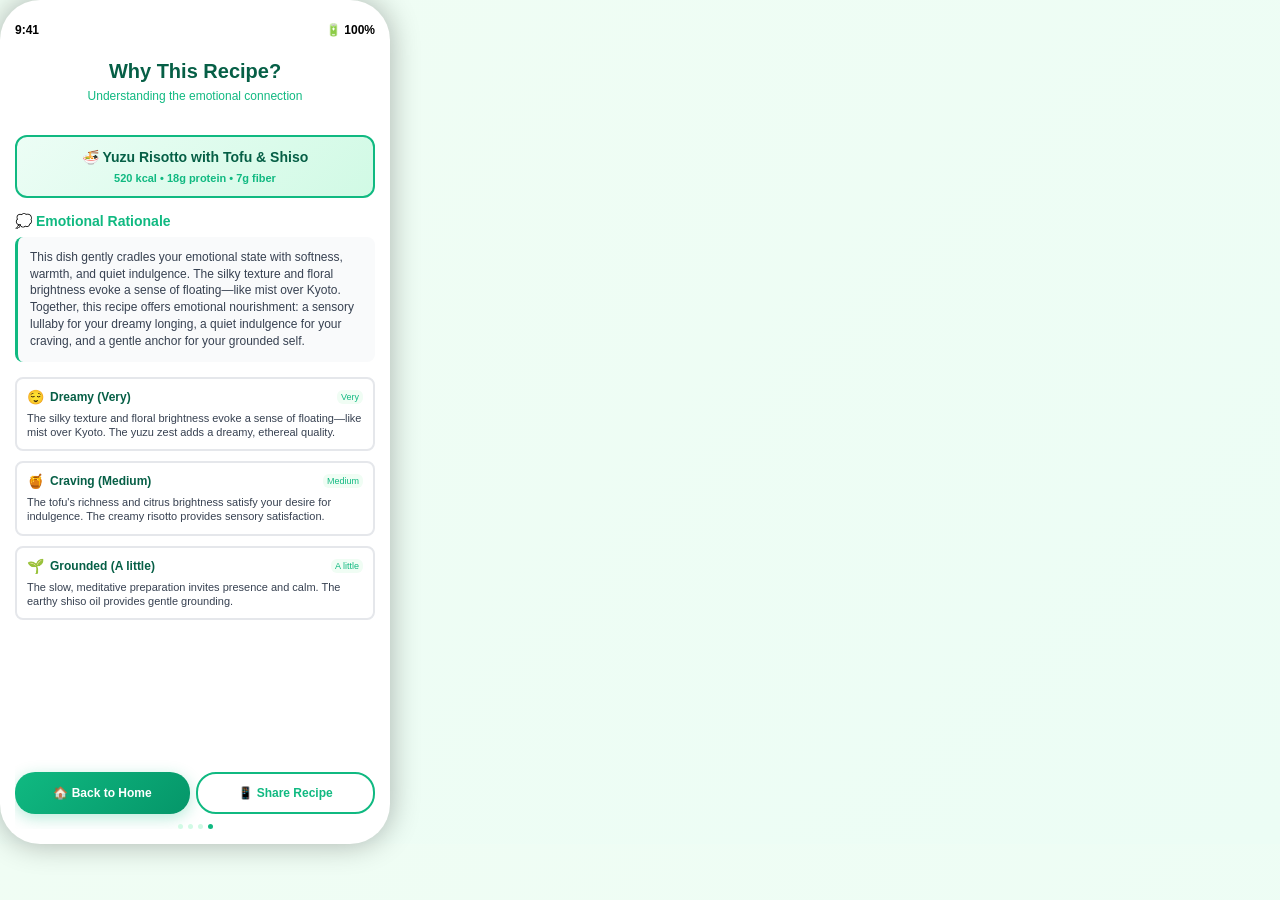
==== emotional_rationale_mockup.html @ 9f1899d4 "MockUp version" ====
<!DOCTYPE html>
<html lang="en">
<head>
    <meta charset="UTF-8">
    <meta name="viewport" content="width=device-width, initial-scale=1.0">
    <title>SavorMe - Why This Recipe?</title>
    <style>
        * {
            margin: 0;
            padding: 0;
            box-sizing: border-box;
        }
        body {
            font-family: -apple-system, BlinkMacSystemFont, 'Segoe UI', Roboto, sans-serif;
            width: 390px;
            height: 844px;
            background: linear-gradient(135deg, #F0FDF4 0%, #ECFDF5 100%);
            overflow: hidden;
            position: relative;
        }
        .phone-container {
            width: 100%;
            height: 100%;
            background: white;
            border-radius: 40px;
            padding: 15px;
            box-shadow: 0 0 30px rgba(0,0,0,0.3);
            position: relative;
            display: flex;
            flex-direction: column;
        }
        .status-bar {
            height: 30px;
            display: flex;
            justify-content: space-between;
            align-items: center;
            font-size: 12px;
            font-weight: 600;
            color: #000;
            margin-bottom: 15px;
        }
        .content {
            flex: 1;
            display: flex;
            flex-direction: column;
            overflow-y: auto;
        }
        .header {
            text-align: center;
            margin-bottom: 20px;
        }
        .title {
            font-size: 20px;
            font-weight: bold;
            color: #065F46;
            margin-bottom: 6px;
        }
        .subtitle {
            font-size: 12px;
            color: #10B981;
            margin-bottom: 12px;
        }
        .recipe-summary {
            background: linear-gradient(135deg, #ECFDF5 0%, #D1FAE5 100%);
            border-radius: 12px;
            padding: 12px;
            margin-bottom: 15px;
            border: 2px solid #10B981;
            text-align: center;
        }
        .recipe-name {
            font-size: 14px;
            font-weight: bold;
            color: #065F46;
            margin-bottom: 6px;
            line-height: 1.2;
        }
        .nutrition-info {
            font-size: 11px;
            color: #10B981;
            font-weight: 600;
        }
        .rationale-section {
            margin-bottom: 15px;
        }
        .section-title {
            font-size: 14px;
            font-weight: 600;
            color: #10B981;
            margin-bottom: 8px;
            display: flex;
            align-items: center;
            gap: 4px;
        }
        .rationale-content {
            background: #F9FAFB;
            border-radius: 8px;
            padding: 12px;
            border-left: 3px solid #10B981;
            line-height: 1.4;
            font-size: 12px;
            color: #374151;
        }
        .mood-breakdown {
            display: flex;
            flex-direction: column;
            gap: 10px;
            margin-bottom: 15px;
        }
        .mood-item {
            background: white;
            border-radius: 8px;
            padding: 10px;
            border: 2px solid #E5E7EB;
            transition: all 0.3s ease;
        }
        .mood-item:hover {
            border-color: #10B981;
            box-shadow: 0 4px 15px rgba(16, 185, 129, 0.1);
        }
        .mood-header {
            display: flex;
            align-items: center;
            gap: 6px;
            margin-bottom: 6px;
        }
        .mood-emoji {
            font-size: 14px;
        }
        .mood-name {
            font-size: 12px;
            font-weight: 600;
            color: #065F46;
            flex: 1;
        }
        .mood-intensity {
            font-size: 9px;
            color: #10B981;
            background: #F0FDF4;
            padding: 2px 4px;
            border-radius: 6px;
        }
        .mood-explanation {
            font-size: 11px;
            color: #374151;
            line-height: 1.3;
        }
        .action-buttons {
            display: flex;
            gap: 6px;
            margin-top: auto;
            padding-top: 12px;
        }
        .primary-button {
            flex: 1;
            background: linear-gradient(135deg, #10B981 0%, #059669 100%);
            color: white;
            border: none;
            border-radius: 20px;
            padding: 12px;
            font-size: 12px;
            font-weight: bold;
            cursor: pointer;
            box-shadow: 0 4px 15px rgba(16, 185, 129, 0.3);
            transition: all 0.3s ease;
        }
        .secondary-button {
            flex: 1;
            background: white;
            color: #10B981;
            border: 2px solid #10B981;
            border-radius: 20px;
            padding: 12px;
            font-size: 12px;
            font-weight: bold;
            cursor: pointer;
            transition: all 0.3s ease;
        }
        .primary-button:hover, .secondary-button:hover {
            transform: translateY(-2px);
        }
        .progress-indicator {
            display: flex;
            justify-content: center;
            gap: 5px;
            margin-top: 10px;
        }
        .progress-dot {
            width: 5px;
            height: 5px;
            border-radius: 50%;
            background-color: #D1FAE5;
        }
        .progress-dot.active {
            background-color: #10B981;
        }
    </style>
</head>
<body>
    <div class="phone-container">
        <div class="status-bar">
            <span>9:41</span>
            <span>🔋 100%</span>
        </div>
        
        <div class="content">
            <div class="header">
                <div class="title">Why This Recipe?</div>
                <div class="subtitle">Understanding the emotional connection</div>
            </div>
            
            <div class="recipe-summary">
                <div class="recipe-name">🍜 Yuzu Risotto with Tofu & Shiso</div>
                <div class="nutrition-info">520 kcal • 18g protein • 7g fiber</div>
            </div>
            
            <div class="rationale-section">
                <div class="section-title">
                    <span>💭</span>
                    <span>Emotional Rationale</span>
                </div>
                <div class="rationale-content">
                    This dish gently cradles your emotional state with softness, warmth, and quiet indulgence. The silky texture and floral brightness evoke a sense of floating—like mist over Kyoto. Together, this recipe offers emotional nourishment: a sensory lullaby for your dreamy longing, a quiet indulgence for your craving, and a gentle anchor for your grounded self.
                </div>
            </div>
            
            <div class="mood-breakdown">
                <div class="mood-item">
                    <div class="mood-header">
                        <div class="mood-emoji">😌</div>
                        <div class="mood-name">Dreamy (Very)</div>
                        <div class="mood-intensity">Very</div>
                    </div>
                    <div class="mood-explanation">The silky texture and floral brightness evoke a sense of floating—like mist over Kyoto. The yuzu zest adds a dreamy, ethereal quality.</div>
                </div>
                
                <div class="mood-item">
                    <div class="mood-header">
                        <div class="mood-emoji">🍯</div>
                        <div class="mood-name">Craving (Medium)</div>
                        <div class="mood-intensity">Medium</div>
                    </div>
                    <div class="mood-explanation">The tofu's richness and citrus brightness satisfy your desire for indulgence. The creamy risotto provides sensory satisfaction.</div>
                </div>
                
                <div class="mood-item">
                    <div class="mood-header">
                        <div class="mood-emoji">🌱</div>
                        <div class="mood-name">Grounded (A little)</div>
                        <div class="mood-intensity">A little</div>
                    </div>
                    <div class="mood-explanation">The slow, meditative preparation invites presence and calm. The earthy shiso oil provides gentle grounding.</div>
                </div>
            </div>
            
            <div class="action-buttons">
                <button class="primary-button">🏠 Back to Home</button>
                <button class="secondary-button">📱 Share Recipe</button>
            </div>
            
            <div class="progress-indicator">
                <div class="progress-dot"></div>
                <div class="progress-dot"></div>
                <div class="progress-dot"></div>
                <div class="progress-dot active"></div>
            </div>
        </div>
    </div>
</body>
</html>
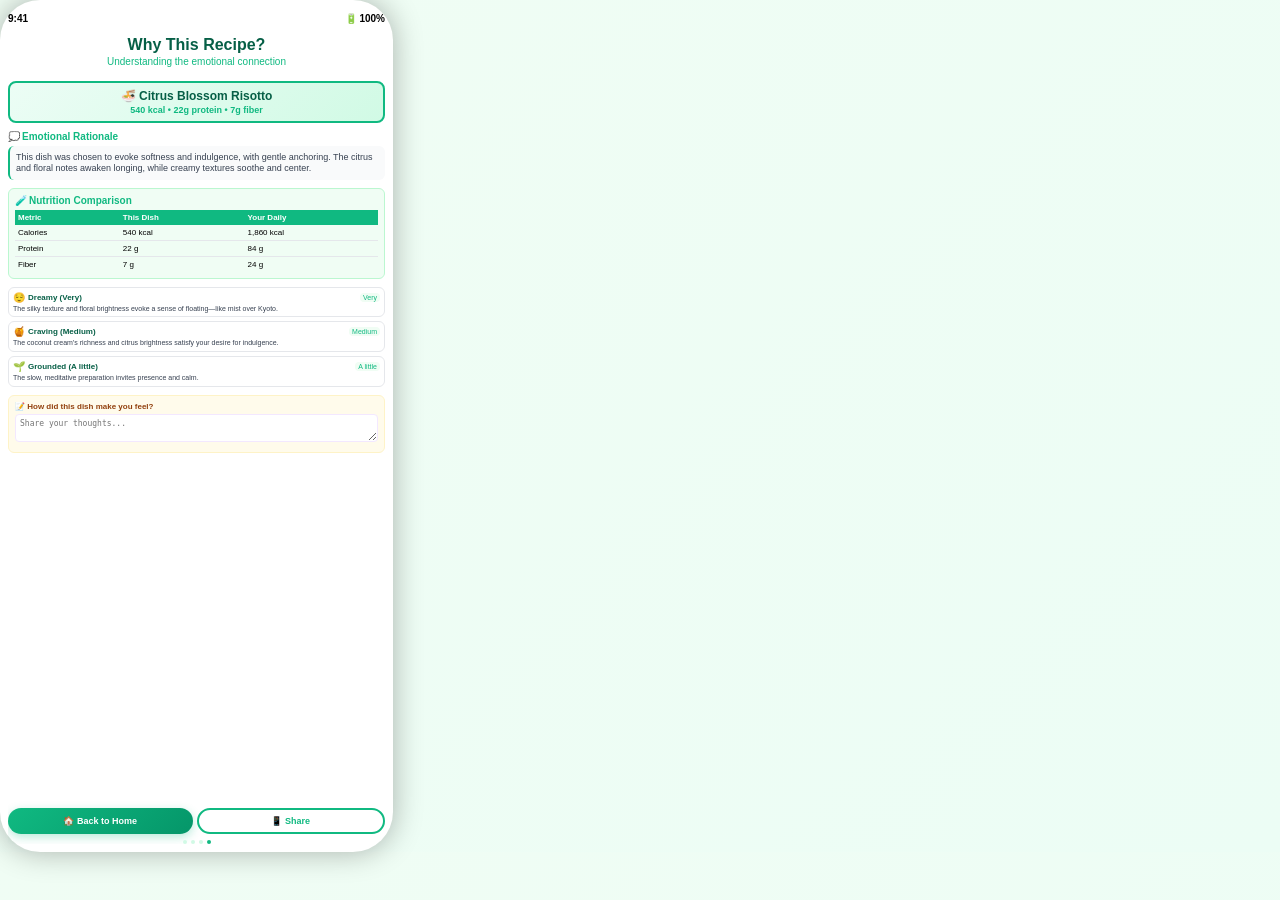
==== commit 2db8a34d: "Final SavorMe project cleanup and documentation update - Cleaned up all old mockup files and consoli" ====
--- a/emotional_rationale_mockup.html
+++ b/emotional_rationale_mockup.html
@@ -13,8 +13,8 @@
         }
         body {
             font-family: -apple-system, BlinkMacSystemFont, 'Segoe UI', Roboto, sans-serif;
-            width: 390px;
-            height: 844px;
+            width: 393px;
+            height: 852px;
             background: linear-gradient(135deg, #F0FDF4 0%, #ECFDF5 100%);
             overflow: hidden;
             position: relative;
@@ -24,145 +24,192 @@
             height: 100%;
             background: white;
             border-radius: 40px;
-            padding: 15px;
+            padding: 8px;
             box-shadow: 0 0 30px rgba(0,0,0,0.3);
             position: relative;
             display: flex;
             flex-direction: column;
         }
         .status-bar {
-            height: 30px;
+            height: 20px;
             display: flex;
             justify-content: space-between;
             align-items: center;
-            font-size: 12px;
+            font-size: 10px;
             font-weight: 600;
             color: #000;
-            margin-bottom: 15px;
+            margin-bottom: 8px;
         }
         .content {
             flex: 1;
             display: flex;
             flex-direction: column;
-            overflow-y: auto;
+            overflow: hidden;
         }
         .header {
             text-align: center;
-            margin-bottom: 20px;
+            margin-bottom: 8px;
         }
         .title {
-            font-size: 20px;
+            font-size: 16px;
             font-weight: bold;
             color: #065F46;
+            margin-bottom: 2px;
+        }
+        .subtitle {
+            font-size: 10px;
+            color: #10B981;
             margin-bottom: 6px;
-        }
-        .subtitle {
-            font-size: 12px;
-            color: #10B981;
-            margin-bottom: 12px;
         }
         .recipe-summary {
             background: linear-gradient(135deg, #ECFDF5 0%, #D1FAE5 100%);
-            border-radius: 12px;
-            padding: 12px;
-            margin-bottom: 15px;
+            border-radius: 8px;
+            padding: 6px;
+            margin-bottom: 8px;
             border: 2px solid #10B981;
             text-align: center;
         }
         .recipe-name {
-            font-size: 14px;
+            font-size: 12px;
             font-weight: bold;
             color: #065F46;
-            margin-bottom: 6px;
-            line-height: 1.2;
+            margin-bottom: 2px;
         }
         .nutrition-info {
-            font-size: 11px;
+            font-size: 9px;
             color: #10B981;
             font-weight: 600;
         }
         .rationale-section {
-            margin-bottom: 15px;
+            margin-bottom: 8px;
         }
         .section-title {
-            font-size: 14px;
-            font-weight: 600;
-            color: #10B981;
-            margin-bottom: 8px;
+            font-size: 10px;
+            font-weight: 600;
+            color: #10B981;
+            margin-bottom: 4px;
             display: flex;
             align-items: center;
-            gap: 4px;
+            gap: 2px;
         }
         .rationale-content {
             background: #F9FAFB;
-            border-radius: 8px;
-            padding: 12px;
-            border-left: 3px solid #10B981;
-            line-height: 1.4;
-            font-size: 12px;
+            border-radius: 6px;
+            padding: 6px;
+            border-left: 2px solid #10B981;
+            line-height: 1.2;
+            font-size: 9px;
             color: #374151;
         }
+        .nutrition-comparison {
+            background: #F0FDF4;
+            border-radius: 6px;
+            padding: 6px;
+            margin-bottom: 8px;
+            border: 1px solid #BBF7D0;
+        }
+        .nutrition-table {
+            width: 100%;
+            border-collapse: collapse;
+            font-size: 8px;
+        }
+        .nutrition-table th {
+            background: #10B981;
+            color: white;
+            padding: 3px;
+            text-align: left;
+            font-weight: 600;
+        }
+        .nutrition-table td {
+            padding: 3px;
+            border-bottom: 1px solid #E5E7EB;
+        }
+        .nutrition-table tr:last-child td {
+            border-bottom: none;
+        }
         .mood-breakdown {
             display: flex;
             flex-direction: column;
-            gap: 10px;
-            margin-bottom: 15px;
+            gap: 4px;
+            margin-bottom: 8px;
         }
         .mood-item {
             background: white;
-            border-radius: 8px;
-            padding: 10px;
-            border: 2px solid #E5E7EB;
+            border-radius: 6px;
+            padding: 4px;
+            border: 1px solid #E5E7EB;
             transition: all 0.3s ease;
         }
         .mood-item:hover {
             border-color: #10B981;
-            box-shadow: 0 4px 15px rgba(16, 185, 129, 0.1);
+            box-shadow: 0 2px 6px rgba(16, 185, 129, 0.1);
         }
         .mood-header {
             display: flex;
             align-items: center;
-            gap: 6px;
-            margin-bottom: 6px;
+            gap: 3px;
+            margin-bottom: 2px;
         }
         .mood-emoji {
-            font-size: 14px;
+            font-size: 10px;
         }
         .mood-name {
-            font-size: 12px;
+            font-size: 8px;
             font-weight: 600;
             color: #065F46;
             flex: 1;
         }
         .mood-intensity {
-            font-size: 9px;
+            font-size: 7px;
             color: #10B981;
             background: #F0FDF4;
-            padding: 2px 4px;
+            padding: 1px 3px;
+            border-radius: 4px;
+        }
+        .mood-explanation {
+            font-size: 7px;
+            color: #374151;
+            line-height: 1.1;
+        }
+        .journal-section {
+            background: #FFFBEB;
             border-radius: 6px;
-        }
-        .mood-explanation {
-            font-size: 11px;
-            color: #374151;
-            line-height: 1.3;
+            padding: 6px;
+            margin-bottom: 8px;
+            border: 1px solid #FEF3C7;
+        }
+        .journal-prompt {
+            font-size: 8px;
+            color: #92400E;
+            font-weight: 600;
+            margin-bottom: 3px;
+        }
+        .journal-input {
+            width: 100%;
+            padding: 4px;
+            border: 1px solid #F3E8FF;
+            border-radius: 4px;
+            font-size: 8px;
+            resize: vertical;
+            min-height: 20px;
         }
         .action-buttons {
             display: flex;
-            gap: 6px;
+            gap: 4px;
             margin-top: auto;
-            padding-top: 12px;
+            padding-top: 8px;
         }
         .primary-button {
             flex: 1;
             background: linear-gradient(135deg, #10B981 0%, #059669 100%);
             color: white;
             border: none;
-            border-radius: 20px;
-            padding: 12px;
-            font-size: 12px;
+            border-radius: 15px;
+            padding: 6px;
+            font-size: 9px;
             font-weight: bold;
             cursor: pointer;
-            box-shadow: 0 4px 15px rgba(16, 185, 129, 0.3);
+            box-shadow: 0 3px 10px rgba(16, 185, 129, 0.3);
             transition: all 0.3s ease;
         }
         .secondary-button {
@@ -170,25 +217,25 @@
             background: white;
             color: #10B981;
             border: 2px solid #10B981;
-            border-radius: 20px;
-            padding: 12px;
-            font-size: 12px;
+            border-radius: 15px;
+            padding: 6px;
+            font-size: 9px;
             font-weight: bold;
             cursor: pointer;
             transition: all 0.3s ease;
         }
         .primary-button:hover, .secondary-button:hover {
-            transform: translateY(-2px);
+            transform: translateY(-1px);
         }
         .progress-indicator {
             display: flex;
             justify-content: center;
-            gap: 5px;
-            margin-top: 10px;
+            gap: 4px;
+            margin-top: 6px;
         }
         .progress-dot {
-            width: 5px;
-            height: 5px;
+            width: 4px;
+            height: 4px;
             border-radius: 50%;
             background-color: #D1FAE5;
         }
@@ -211,8 +258,8 @@
             </div>
             
             <div class="recipe-summary">
-                <div class="recipe-name">🍜 Yuzu Risotto with Tofu & Shiso</div>
-                <div class="nutrition-info">520 kcal • 18g protein • 7g fiber</div>
+                <div class="recipe-name">🍜 Citrus Blossom Risotto</div>
+                <div class="nutrition-info">540 kcal • 22g protein • 7g fiber</div>
             </div>
             
             <div class="rationale-section">
@@ -221,8 +268,41 @@
                     <span>Emotional Rationale</span>
                 </div>
                 <div class="rationale-content">
-                    This dish gently cradles your emotional state with softness, warmth, and quiet indulgence. The silky texture and floral brightness evoke a sense of floating—like mist over Kyoto. Together, this recipe offers emotional nourishment: a sensory lullaby for your dreamy longing, a quiet indulgence for your craving, and a gentle anchor for your grounded self.
-                </div>
+                    This dish was chosen to evoke softness and indulgence, with gentle anchoring. The citrus and floral notes awaken longing, while creamy textures soothe and center.
+                </div>
+            </div>
+            
+            <div class="nutrition-comparison">
+                <div class="section-title">
+                    <span>🧪</span>
+                    <span>Nutrition Comparison</span>
+                </div>
+                <table class="nutrition-table">
+                    <thead>
+                        <tr>
+                            <th>Metric</th>
+                            <th>This Dish</th>
+                            <th>Your Daily</th>
+                        </tr>
+                    </thead>
+                    <tbody>
+                        <tr>
+                            <td>Calories</td>
+                            <td>540 kcal</td>
+                            <td>1,860 kcal</td>
+                        </tr>
+                        <tr>
+                            <td>Protein</td>
+                            <td>22 g</td>
+                            <td>84 g</td>
+                        </tr>
+                        <tr>
+                            <td>Fiber</td>
+                            <td>7 g</td>
+                            <td>24 g</td>
+                        </tr>
+                    </tbody>
+                </table>
             </div>
             
             <div class="mood-breakdown">
@@ -232,7 +312,7 @@
                         <div class="mood-name">Dreamy (Very)</div>
                         <div class="mood-intensity">Very</div>
                     </div>
-                    <div class="mood-explanation">The silky texture and floral brightness evoke a sense of floating—like mist over Kyoto. The yuzu zest adds a dreamy, ethereal quality.</div>
+                    <div class="mood-explanation">The silky texture and floral brightness evoke a sense of floating—like mist over Kyoto.</div>
                 </div>
                 
                 <div class="mood-item">
@@ -241,7 +321,7 @@
                         <div class="mood-name">Craving (Medium)</div>
                         <div class="mood-intensity">Medium</div>
                     </div>
-                    <div class="mood-explanation">The tofu's richness and citrus brightness satisfy your desire for indulgence. The creamy risotto provides sensory satisfaction.</div>
+                    <div class="mood-explanation">The coconut cream's richness and citrus brightness satisfy your desire for indulgence.</div>
                 </div>
                 
                 <div class="mood-item">
@@ -250,13 +330,18 @@
                         <div class="mood-name">Grounded (A little)</div>
                         <div class="mood-intensity">A little</div>
                     </div>
-                    <div class="mood-explanation">The slow, meditative preparation invites presence and calm. The earthy shiso oil provides gentle grounding.</div>
-                </div>
+                    <div class="mood-explanation">The slow, meditative preparation invites presence and calm.</div>
+                </div>
+            </div>
+            
+            <div class="journal-section">
+                <div class="journal-prompt">📝 How did this dish make you feel?</div>
+                <textarea class="journal-input" placeholder="Share your thoughts..."></textarea>
             </div>
             
             <div class="action-buttons">
                 <button class="primary-button">🏠 Back to Home</button>
-                <button class="secondary-button">📱 Share Recipe</button>
+                <button class="secondary-button">📱 Share</button>
             </div>
             
             <div class="progress-indicator">
